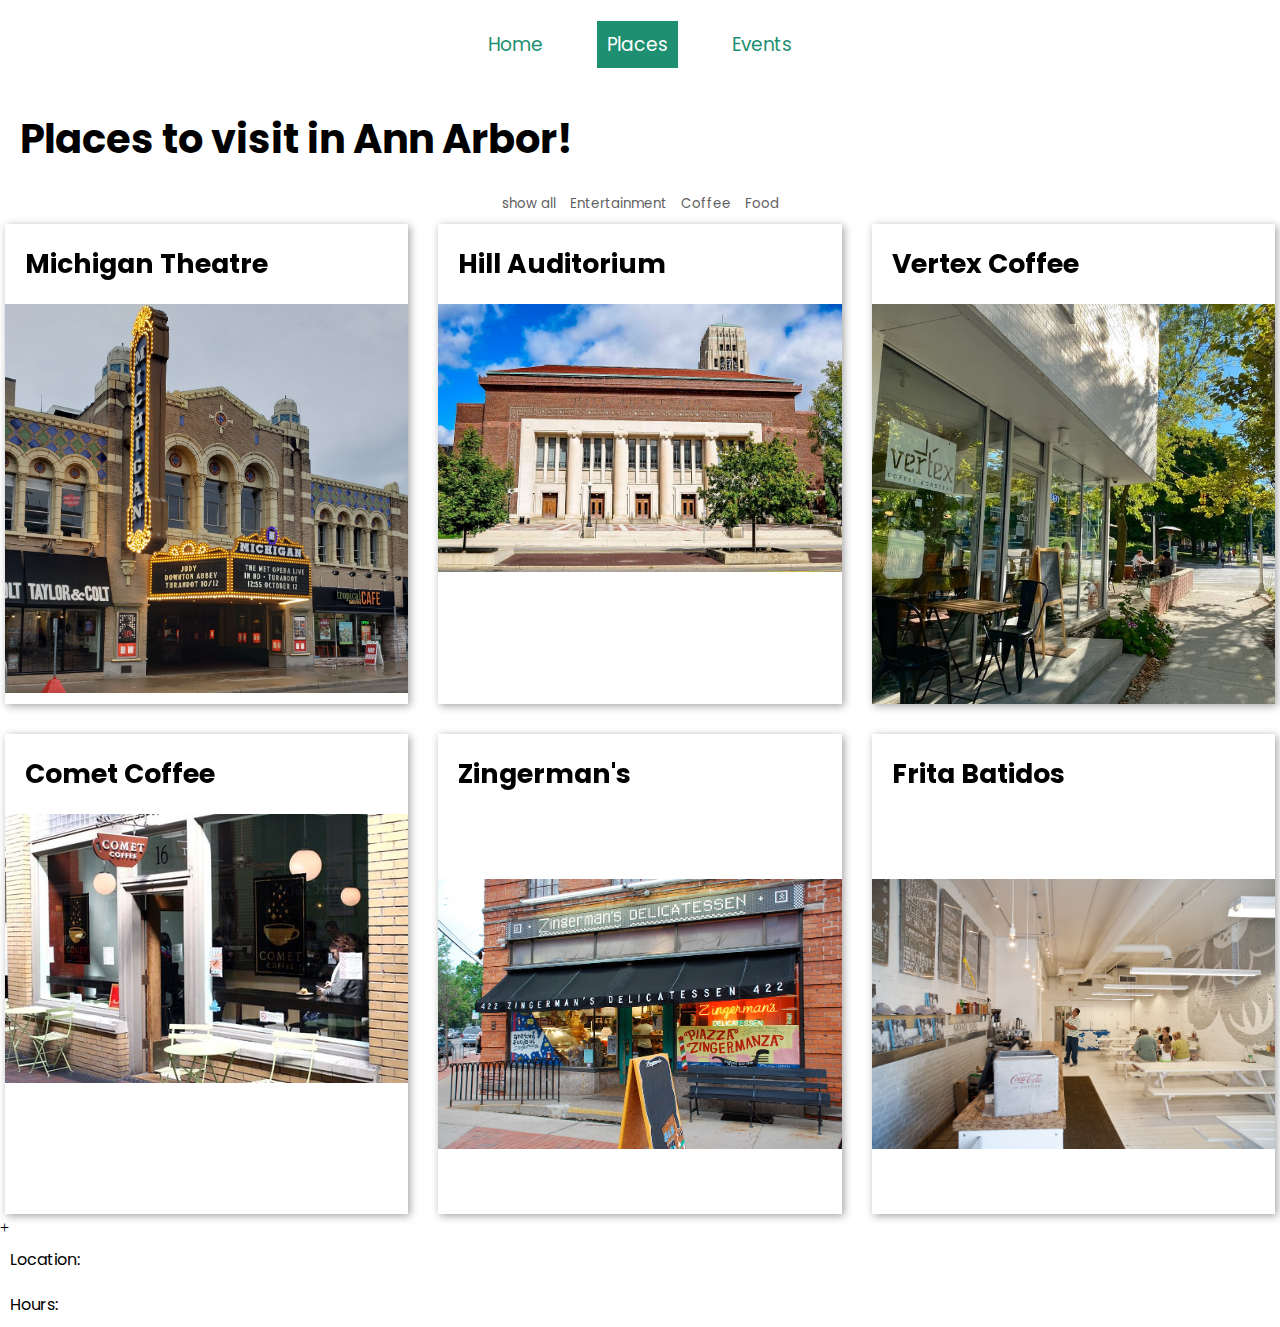
==== places.html @ 1eff1581 "Add files via upload" ====
<!DOCTYPE html>
<html lang="en">
<head>
    <meta charset="UTF-8">
    <meta http-equiv="X-UA-Compatible" content="IE=edge">
    <meta name="viewport" content="width=device-width, initial-scale=1.0">
    
    <link rel="stylesheet" href="css/reset.css">
    <link rel="stylesheet" href="css/style.css">
    <script src="js/java.js"></script>

    <link rel="stylesheet" href="https://fonts.googleapis.com/css?family=Poppins">

    <title>Ann Arbor Website</title>

</head>

<body>
    <header>
        <nav class="home-nav">
          <div class="nav-links">
            <ul>
                <li><a href="index.html">Home</a></li>
                <li class="active"><a href="places.html">Places</a></li>
                <li><a href="events.html">Events</a></li>
            </ul>
          </div>
        </nav>
      </header>

      <h1>Places to visit in Ann Arbor!</h1>

    <main>
        <div id="buttons">
            <button class="button" onclick="filterObjects('all')"> show all </button>
            <button class="button" onclick="filterObjects('entertainment')"> Entertainment</button>
            <button class="button" onclick="filterObjects('coffee')"> Coffee</button>
            <button class="button" onclick="filterObjects('food')"> Food</button>
        </div>

        <!-- <div class="objects">
            <div class="card entertainment">Michigan Theatre</div>
            <div class="card entertainment">Hill Auditorium</div>
            <div class="card coffee">Vertex</div>
            <div class="card coffee">Comet</div>
            <div class="card food">Zingerman's</div>
            <div class="card food">Aventura</div>
        </div> -->

        <div class="places-container">
            <div class="card entertainment">
                <h1 class="places-h1">Michigan Theatre</h1>
                <div class="places-img">
                    <img src="images/michigantheatre.jpeg" alt=###></img>
                </div>
                <div class="overlay">
                    <div class="overlay-text">Hours and Location</div>
                </div>
                <!-- <button id="button">more info</button> -->
                <!-- <p>The Michigan Theatre is home to the films, music, and arts cultures throughout the year. </p> -->
                <!-- <p class="location"> Location: </p>
                <p class="hours"> Hours:</p> -->
            </div>

            <div class="card entertainment">
                <h1 class="places-h1">Hill Auditorium</h1>
                <div class="places-img">
                    <img src="images/hill_auditorium.jpeg" alt=###>
                </div>
                <!-- <p>Hill hill-auditorium is home to the films, music, and arts cultures throughout the year. </p> -->
                <!-- <p class="location"> Location: </p>
                <p class="hours"> Hours:</p> -->
            </div>

            <div class="card coffee">
                <h1 class="places-h1">Vertex Coffee</h1>
                <div class="places-img">
                    <img src="images/vertexcoff.jpeg" alt=###></img>
                </div>
                <!-- <p>The Michigan Theatre is home to the films, music, and arts cultures throughout the year. </p> -->
                <!-- <p class="location"> Location: </p>
                <p class="hours"> Hours:</p> -->
            </div>

            <div class="card coffee">
                <h1 class="places-h1">Comet Coffee</h1>
                <div class="places-img">
                    <img src="images/comet.jpeg" alt=###></img>
                </div>
                <!-- <p>Hill hill-auditorium is home to the films, music, and arts cultures throughout the year. </p> -->
                <!-- <p class="location"> Location: </p>
                <p class="hours"> Hours:</p> -->
            </div>

            <div class="card food">
                <h1 class="places-h1">Zingerman's</h1>
                <div class="places-img">
                    <img class="places-img" src="images/zing.jpeg" alt=###></img>
                </div>
                <!-- <p>The Michigan Theatre is home to the films, music, and arts cultures throughout the year. </p> -->
                <!-- <p class="location"> Location: </p>
                <p class="hours"> Hours:</p> -->
            </div>

            <div class="card food">
                <h1 class="places-h1">Frita Batidos</h1>
                <div class="places-img">
                    <img class="places-img" src="images/frita.jpeg" alt=###></img>
                </div>
                <!-- <p>Hill hill-auditorium is home to the films, music, and arts cultures throughout the year. </p> -->
                <!-- <p class="location"> Location: </p>
                <p class="hours"> Hours:</p> -->
            </div>
            
        </div>

        

        <div class="bg-modal">
            <div class="modal-content">
                <div class="close">+</div>
                <p>Location:</p>
                <p>Hours:</p>
            </div>
        </div>
    
    </main>
</body>
</html>
---- css/style.css ----
.home-nav {
    background-color: white;
    width:100vw;
    /* position: fixed; */
}

.nav-links {
    display: flex;
    justify-content: center;
    padding: 30px;
}

nav li {
    display: inline;
    margin: 20px;
    font-family: "Poppins";
}

nav ul li a{
    text-decoration: none;
    font-size: 14pt;
    color: rgb(30, 143, 113);
    padding: 10px
}

nav ul li a:hover {
    background-color: rgb(30, 143, 113);
    /* border-radius: 30px; */
    color: white;
    transition: 0.5s;
}

.active a {
    background-color: rgb(30, 143, 113);
    color: white;
}

.hero {
    display: float;
    background-image: url('../images/Ann_Arbor_Skyline_2021.jpeg');
    height: 75vh;
    background-position: center;
    background-repeat: no-repeat;
    background-attachment: fixed;
    background-size: cover;
    position: relative;
    text-align: center;
  }

.hero-text {
    display: inline-flex;
    flex-direction: column;
    align-items: center;
    justify-content: center;
    background: rgba(0, 0, 0, 0.3);
    height: 75vh;
    width: 100%
}

.hero-h1 {
    font-size: 40pt;
    color: white;
    font-family: "Poppins";
    line-height: 20px;
}

.hero-h2 {
    font-size: 15pt;
    color: white;
    font-family: "Poppins";
    margin-bottom: 50px;
}

.explore {
    border: none;
    background-color: black;
    color: white;
    margin: 30px;
    padding: 15px;
    filter: drop-shadow(4px 4px 5px rgb(0, 0, 0));
    font-family: "Poppins";
    font-size: 12pt;
}

.explore:hover {
    background-color: white;
    transition: 0.5s;
    color: black;
}

h1 {
    color: black;
    font-family: "Poppins";
    font-weight: bold;
    font-size: 30pt;
    padding: 20px;
}

.places-h1 {
    font-size: 20pt;
}

p {
    padding: 10px;
    font-family: "Poppins"
}

.places-container, .events-container {
    display: grid;
    grid-template-columns: repeat(3, 1fr);
    grid-gap: 20px;
    /* margin: 10px 200px 10px 200px */
}

.june, .july, .august, .september, .october, .november, .december {
    margin: 10px;
    background: white;
    filter: drop-shadow(2px 2px 4px rgb(164, 162, 162))
}


.places-img {
    position: relative;
    height: 400px;
    width: 100%;
    overflow: hidden;
}

.places-img img {
    object-fit: contain;
}

.button {
    background-color: white;
    border: none;
    color: rgb(97, 96, 96);
    padding: 5px;
    font-family: "poppins";
}

#buttons {
    text-align: center;
}

.button:hover {
    text-decoration: underline solid;
    text-underline-offset: 8px;
}

.button.active {
    text-decoration: underline solid;
    text-underline-offset: 8px;
}

.hide {
    display: none;
}

.objects {
    overflow: hidden;
}

.card {
    margin: 5px;
    background: white;
    filter: drop-shadow(2px 2px 4px rgb(164, 162, 162));
    display: none;
}

.show {
    display: block;

}

#overlay {
    background: rgba(0, 0, 0, 0.75);
    opacity: 0;
    z-index: 2;
    transition: opacity 0.25s ease;
    transition: opacity 0.25s ease;
}

.card:hover #overlay {
    opacity: 1;
}

.info {
    font-family: "poppins";
    color: rgba(255, 255, 255, 0.85)
}

.overlay-text {
    color: white;
    font-family: "poppins";
}

.overlay {
    position: absolute;
    top: 0;
    left: 0;
    width: 100%;
    height: 100%;
    background: rgba(0,0,0,0.7);
    opacity: 0;
    display: flex;
    flex-direction: column;
}

.overlay:hover {
    opacity: 1;
    transition: 0.3s
}
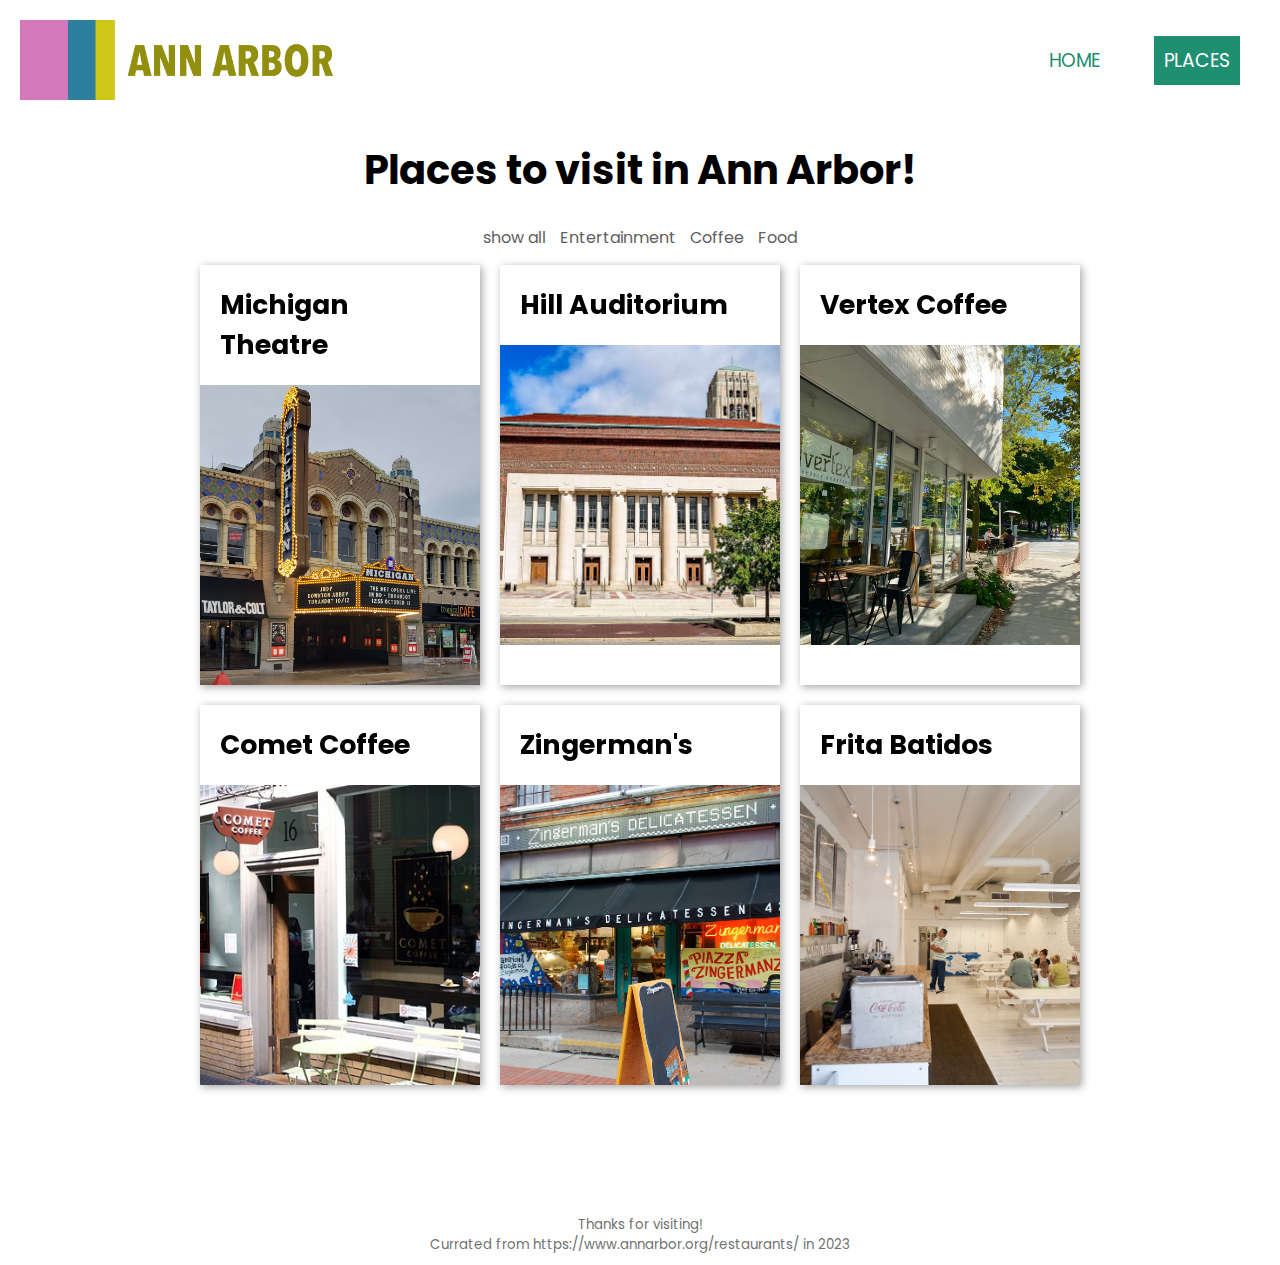
==== commit bd354be9: "Add files via upload" ====
--- a/places.html
+++ b/places.html
@@ -19,16 +19,17 @@
     <header>
         <nav class="home-nav">
           <div class="nav-links">
+            <img class="logo" src="images/A2.png">
             <ul>
-                <li><a href="index.html">Home</a></li>
-                <li class="active"><a href="places.html">Places</a></li>
-                <li><a href="events.html">Events</a></li>
+                <li><a href="index.html">HOME</a></li>
+                <li class="active"><a href="places.html">PLACES</a></li>
+                <!-- <li><a href="events.html">Events</a></li> -->
             </ul>
           </div>
         </nav>
       </header>
 
-      <h1>Places to visit in Ann Arbor!</h1>
+      <h1 class="page-h1">Places to visit in Ann Arbor!</h1>
 
     <main>
         <div id="buttons">
@@ -38,58 +39,53 @@
             <button class="button" onclick="filterObjects('food')"> Food</button>
         </div>
 
-        <!-- <div class="objects">
-            <div class="card entertainment">Michigan Theatre</div>
-            <div class="card entertainment">Hill Auditorium</div>
-            <div class="card coffee">Vertex</div>
-            <div class="card coffee">Comet</div>
-            <div class="card food">Zingerman's</div>
-            <div class="card food">Aventura</div>
+        <!-- <div class="buttons">
+            <button class="button" onclick="filterObjects('all')"> show all </button>
+            <button class="button" onclick="filterObjects('entertainment')"> Entertainment</button>
+            <button class="button" onclick="filterObjects('coffee')"> Coffee</button>
+            <button class="button" onclick="filterObjects('food')"> Food</button>
         </div> -->
+
 
         <div class="places-container">
             <div class="card entertainment">
                 <h1 class="places-h1">Michigan Theatre</h1>
                 <div class="places-img">
-                    <img src="images/michigantheatre.jpeg" alt=###></img>
+                    <img class="places-img" src="images/michigantheatre.jpeg" alt=###></img>
                 </div>
                 <div class="overlay">
-                    <div class="overlay-text">Hours and Location</div>
+                    <div class="overlay-text">603 E Liberty St<br>Open Tuesdays & Thursdays - Sundays</lb></div>
                 </div>
-                <!-- <button id="button">more info</button> -->
-                <!-- <p>The Michigan Theatre is home to the films, music, and arts cultures throughout the year. </p> -->
-                <!-- <p class="location"> Location: </p>
-                <p class="hours"> Hours:</p> -->
             </div>
 
             <div class="card entertainment">
                 <h1 class="places-h1">Hill Auditorium</h1>
                 <div class="places-img">
-                    <img src="images/hill_auditorium.jpeg" alt=###>
+                    <img class="places-img" src="images/hill_auditorium.jpeg" alt=###>
                 </div>
-                <!-- <p>Hill hill-auditorium is home to the films, music, and arts cultures throughout the year. </p> -->
-                <!-- <p class="location"> Location: </p>
-                <p class="hours"> Hours:</p> -->
+                <div class="overlay">
+                    <div class="overlay-text">825 N University Ave<br></div>
+                </div>
             </div>
 
             <div class="card coffee">
                 <h1 class="places-h1">Vertex Coffee</h1>
                 <div class="places-img">
-                    <img src="images/vertexcoff.jpeg" alt=###></img>
+                    <img class="places-img" src="images/vertexcoff.jpeg" alt=###></img>
                 </div>
-                <!-- <p>The Michigan Theatre is home to the films, music, and arts cultures throughout the year. </p> -->
-                <!-- <p class="location"> Location: </p>
-                <p class="hours"> Hours:</p> -->
+                <div class="overlay">
+                    <div class="overlay-text">1335 S University Ave<br>Open<br>Mon-Fri 7a-6pm<br>Weekends 8a-6p</div>
+                </div>
             </div>
 
             <div class="card coffee">
                 <h1 class="places-h1">Comet Coffee</h1>
                 <div class="places-img">
-                    <img src="images/comet.jpeg" alt=###></img>
+                    <img class="places-img" src="images/comet.jpeg" alt=###></img>
                 </div>
-                <!-- <p>Hill hill-auditorium is home to the films, music, and arts cultures throughout the year. </p> -->
-                <!-- <p class="location"> Location: </p>
-                <p class="hours"> Hours:</p> -->
+                <div class="overlay">
+                    <div class="overlay-text">16 Nickels Arcade<br>Open<br>Mon-Fri 7a-6pm<br>Weekends 8a-6p</div>
+                </div>
             </div>
 
             <div class="card food">
@@ -97,9 +93,9 @@
                 <div class="places-img">
                     <img class="places-img" src="images/zing.jpeg" alt=###></img>
                 </div>
-                <!-- <p>The Michigan Theatre is home to the films, music, and arts cultures throughout the year. </p> -->
-                <!-- <p class="location"> Location: </p>
-                <p class="hours"> Hours:</p> -->
+                <div class="overlay">
+                    <div class="overlay-text">422 Detroit St<br>Open<br>Sun-Friday 11AM-7PM</div>
+                </div>
             </div>
 
             <div class="card food">
@@ -107,23 +103,17 @@
                 <div class="places-img">
                     <img class="places-img" src="images/frita.jpeg" alt=###></img>
                 </div>
-                <!-- <p>Hill hill-auditorium is home to the films, music, and arts cultures throughout the year. </p> -->
-                <!-- <p class="location"> Location: </p>
-                <p class="hours"> Hours:</p> -->
-            </div>
-            
-        </div>
-
-        
-
-        <div class="bg-modal">
-            <div class="modal-content">
-                <div class="close">+</div>
-                <p>Location:</p>
-                <p>Hours:</p>
+                <div class="overlay">
+                    <div class="overlay-text">117 W Washington St<br>Open<br>Sun-Thursday 11AM-11PM<br>Fri-Saturday 11AM-12AM</div>
+                </div>
             </div>
         </div>
-    
     </main>
+
+    <footer>
+        <p class="thanks">
+          Thanks for visiting! <br> Currated from https://www.annarbor.org/restaurants/ in 2023</p>
+        <!-- <a href="#mainstuff" class="tops">Back to Top</a> -->
+    </footer>
 </body>
 </html>--- a/css/style.css
+++ b/css/style.css
@@ -6,8 +6,14 @@
 
 .nav-links {
     display: flex;
-    justify-content: center;
-    padding: 30px;
+    justify-content: space-between;
+    align-items: center;
+    padding: 20px;
+}
+
+.logo {
+    height: 80px;
+    width: auto;
 }
 
 nav li {
@@ -20,7 +26,8 @@
     text-decoration: none;
     font-size: 14pt;
     color: rgb(30, 143, 113);
-    padding: 10px
+    padding: 10px;
+    display: inline-block;
 }
 
 nav ul li a:hover {
@@ -52,7 +59,7 @@
     flex-direction: column;
     align-items: center;
     justify-content: center;
-    background: rgba(0, 0, 0, 0.3);
+    background: rgba(0, 0, 0, 0.6);
     height: 75vh;
     width: 100%
 }
@@ -73,13 +80,14 @@
 
 .explore {
     border: none;
-    background-color: black;
+    background-color: transparent;
+    border: solid white 2px;
     color: white;
     margin: 30px;
     padding: 15px;
     filter: drop-shadow(4px 4px 5px rgb(0, 0, 0));
     font-family: "Poppins";
-    font-size: 12pt;
+    font-size: 14pt;
 }
 
 .explore:hover {
@@ -109,7 +117,8 @@
     display: grid;
     grid-template-columns: repeat(3, 1fr);
     grid-gap: 20px;
-    /* margin: 10px 200px 10px 200px */
+    margin: 10px 200px 10px 200px;
+    padding-bottom: 100px
 }
 
 .june, .july, .august, .september, .october, .november, .december {
@@ -120,14 +129,13 @@
 
 
 .places-img {
-    position: relative;
-    height: 400px;
+    height: 300px;
     width: 100%;
     overflow: hidden;
 }
 
-.places-img img {
-    object-fit: contain;
+.places-img > img {
+    object-fit: cover;
 }
 
 .button {
@@ -135,7 +143,8 @@
     border: none;
     color: rgb(97, 96, 96);
     padding: 5px;
-    font-family: "poppins";
+    font-family: "poppins", "sans serif";
+    font-size: 12pt
 }
 
 #buttons {
@@ -161,7 +170,6 @@
 }
 
 .card {
-    margin: 5px;
     background: white;
     filter: drop-shadow(2px 2px 4px rgb(164, 162, 162));
     display: none;
@@ -204,9 +212,38 @@
     opacity: 0;
     display: flex;
     flex-direction: column;
+    align-items: center;
+    justify-content: center;
+    text-align: center;
 }
 
 .overlay:hover {
     opacity: 1;
     transition: 0.3s
 }
+
+/* Class for JS */
+.card .img-expand {
+    width: 25em;
+    margin: 1em;
+    }
+
+.card .img-shrink {
+    width: 0em;
+    margin: -1em;
+}
+
+.page-h1 {
+    text-align: center;
+}
+
+.thanks {
+    display: flex;
+    flex-direction:column;
+    font-size: 10pt;
+    color: rgb(113, 113, 113);
+    text-align: center;
+    justify-content: center;
+    align-items: center;
+    padding-top: 20px
+}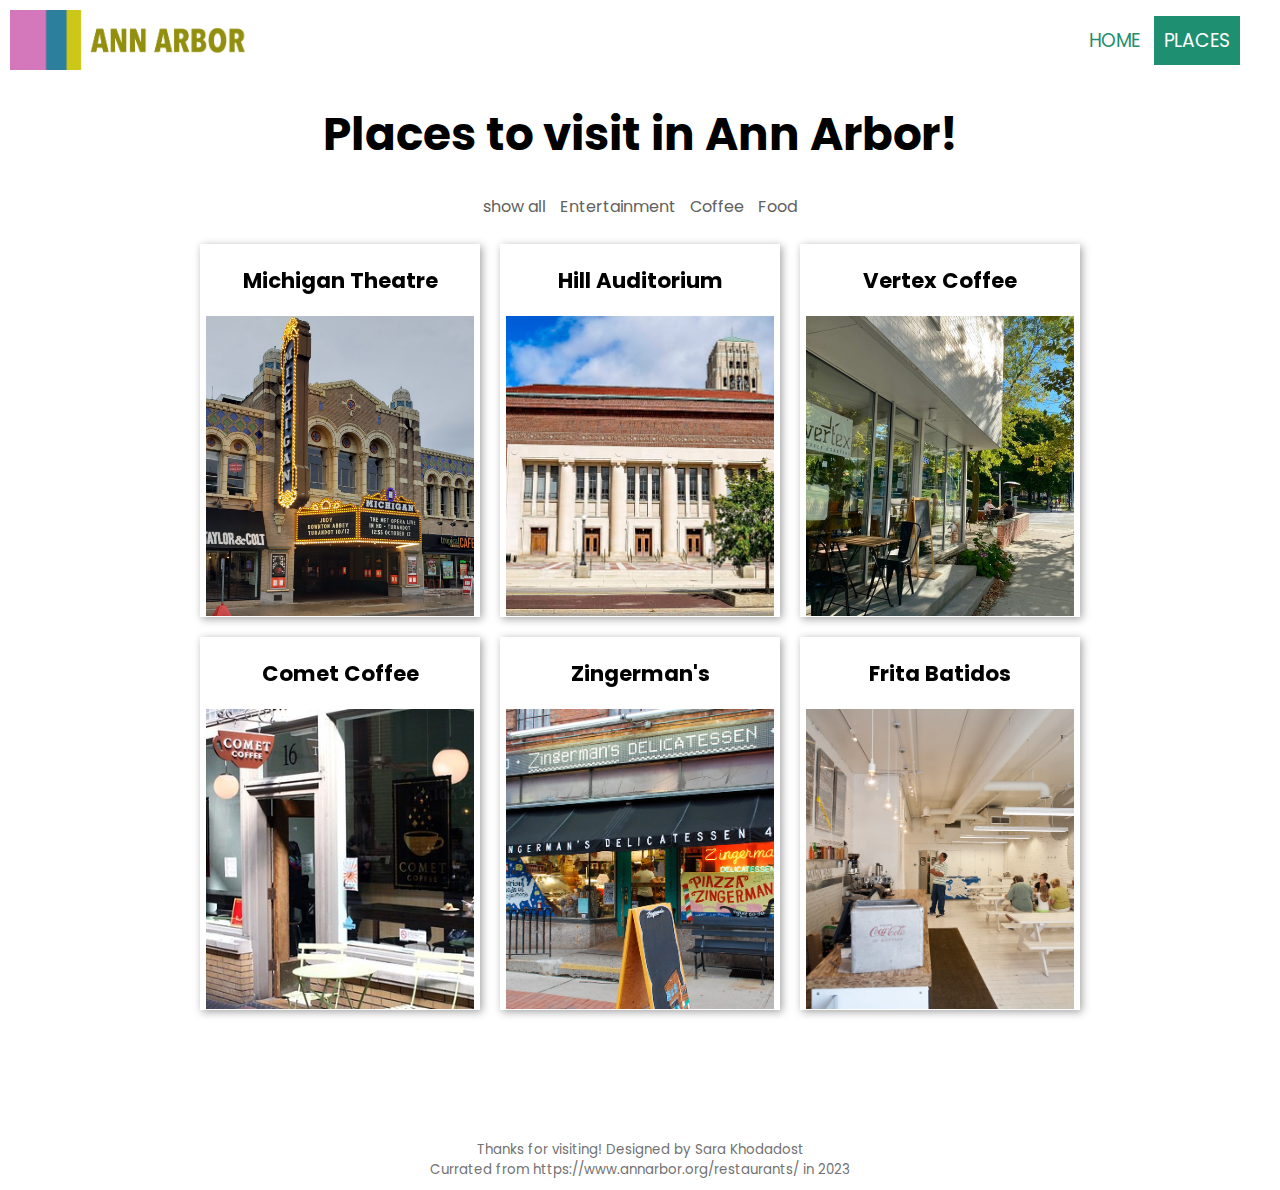
==== commit 9b459508: "Add files via upload" ====
--- a/places.html
+++ b/places.html
@@ -7,7 +7,6 @@
     
     <link rel="stylesheet" href="css/reset.css">
     <link rel="stylesheet" href="css/style.css">
-    <script src="js/java.js"></script>
 
     <link rel="stylesheet" href="https://fonts.googleapis.com/css?family=Poppins">
 
@@ -17,103 +16,158 @@
 
 <body>
     <header>
-        <nav class="home-nav">
+        <nav class="places-nav">
           <div class="nav-links">
             <img class="logo" src="images/A2.png">
             <ul>
                 <li><a href="index.html">HOME</a></li>
                 <li class="active"><a href="places.html">PLACES</a></li>
-                <!-- <li><a href="events.html">Events</a></li> -->
             </ul>
           </div>
         </nav>
       </header>
 
-      <h1 class="page-h1">Places to visit in Ann Arbor!</h1>
+    <main>
+        <h1 class="plage-h1">Places to visit in Ann Arbor!</h1>
 
-    <main>
-        <div id="buttons">
+        <div class="buttons">
             <button class="button" onclick="filterObjects('all')"> show all </button>
             <button class="button" onclick="filterObjects('entertainment')"> Entertainment</button>
             <button class="button" onclick="filterObjects('coffee')"> Coffee</button>
             <button class="button" onclick="filterObjects('food')"> Food</button>
         </div>
 
-        <!-- <div class="buttons">
-            <button class="button" onclick="filterObjects('all')"> show all </button>
-            <button class="button" onclick="filterObjects('entertainment')"> Entertainment</button>
-            <button class="button" onclick="filterObjects('coffee')"> Coffee</button>
-            <button class="button" onclick="filterObjects('food')"> Food</button>
-        </div> -->
+        <div class="places-container">
+            <button class="card entertainment" onclick="openPop1()">
+                <div>
+                    <h1 class="places-h1">Michigan Theatre</h1>
+                    <div class="places-img">
+                        <img class="places-img" src="images/michigantheatre.jpeg" alt=###></img>
+                    </div>
+                </div>
+            </button>
 
+            <button class="card entertainment" onclick="openPop2()">
+                <div>
+                    <h1 class="places-h1">Hill Auditorium</h1>
+                    <div class="places-img">
+                        <img class="places-img" src="images/hill_auditorium.jpeg" alt=###>
+                    </div>
+                </div>
+            </button>
 
-        <div class="places-container">
-            <div class="card entertainment">
-                <h1 class="places-h1">Michigan Theatre</h1>
-                <div class="places-img">
-                    <img class="places-img" src="images/michigantheatre.jpeg" alt=###></img>
+            <button class="card coffee" onclick="openPop3()">
+                <div>
+                    <h1 class="places-h1">Vertex Coffee</h1>
+                    <div class="places-img">
+                        <img class="places-img" src="images/vertexcoff.jpeg" alt=###></img>
+                    </div>
                 </div>
-                <div class="overlay">
-                    <div class="overlay-text">603 E Liberty St<br>Open Tuesdays & Thursdays - Sundays</lb></div>
+            </button>
+
+            <button class="card coffee" onclick="openPop4()">
+                <div>
+                    <h1 class="places-h1">Comet Coffee</h1>
+                    <div class="places-img">
+                        <img class="places-img" src="images/comet.jpeg" alt=###></img>
+                    </div>
                 </div>
+            </button>
+
+            <button class="card food" onclick="openPop5()">
+                <div>
+                    <h1 class="places-h1">Zingerman's</h1>
+                    <div class="places-img">
+                        <img class="places-img" src="images/zing.jpeg" alt=###></img>
+                    </div>
+                </div>
+            </button>
+
+            <button class="card food" onclick="openPop6()">
+                <div>
+                    <h1 class="places-h1">Frita Batidos</h1>
+                    <div class="places-img">
+                        <img class="places-img" src="images/frita.jpeg" alt=###></img>
+                    </div>
+                </div>
+            </button>
+        </div>
+
+        <div id="a1" class="pop-content">
+            <div id="modal" class="modal-anim">
+                <button id="close-btn" class="close" onclick="closePop1()">close</button>
             </div>
-
-            <div class="card entertainment">
-                <h1 class="places-h1">Hill Auditorium</h1>
-                <div class="places-img">
-                    <img class="places-img" src="images/hill_auditorium.jpeg" alt=###>
-                </div>
-                <div class="overlay">
-                    <div class="overlay-text">825 N University Ave<br></div>
-                </div>
-            </div>
-
-            <div class="card coffee">
-                <h1 class="places-h1">Vertex Coffee</h1>
-                <div class="places-img">
-                    <img class="places-img" src="images/vertexcoff.jpeg" alt=###></img>
-                </div>
-                <div class="overlay">
-                    <div class="overlay-text">1335 S University Ave<br>Open<br>Mon-Fri 7a-6pm<br>Weekends 8a-6p</div>
-                </div>
-            </div>
-
-            <div class="card coffee">
-                <h1 class="places-h1">Comet Coffee</h1>
-                <div class="places-img">
-                    <img class="places-img" src="images/comet.jpeg" alt=###></img>
-                </div>
-                <div class="overlay">
-                    <div class="overlay-text">16 Nickels Arcade<br>Open<br>Mon-Fri 7a-6pm<br>Weekends 8a-6p</div>
-                </div>
-            </div>
-
-            <div class="card food">
-                <h1 class="places-h1">Zingerman's</h1>
-                <div class="places-img">
-                    <img class="places-img" src="images/zing.jpeg" alt=###></img>
-                </div>
-                <div class="overlay">
-                    <div class="overlay-text">422 Detroit St<br>Open<br>Sun-Friday 11AM-7PM</div>
-                </div>
-            </div>
-
-            <div class="card food">
-                <h1 class="places-h1">Frita Batidos</h1>
-                <div class="places-img">
-                    <img class="places-img" src="images/frita.jpeg" alt=###></img>
-                </div>
-                <div class="overlay">
-                    <div class="overlay-text">117 W Washington St<br>Open<br>Sun-Thursday 11AM-11PM<br>Fri-Saturday 11AM-12AM</div>
-                </div>
+            <div class="map">
+                <h3>Michigan Theatre</h1>
+                    <p> Open Mon-Saturdays <br> The Michigan Theatre presents movies, </p>
+                <iframe src="https://www.google.com/maps/embed?pb=!1m18!1m12!1m3!1d2951.9526951852404!2d-83.74432942431154!3d42.279533140185904!2m3!1f0!2f0!3f0!3m2!1i1024!2i768!4f13.1!3m3!1m2!1s0x883cae3f70f536bd%3A0x5fceaacaf34695ed!2sMichigan%20Theater!5e0!3m2!1sen!2sus!4v1681653161161!5m2!1sen!2sus" width="100%" height="100%" margin="10px" style="border:0;" allowfullscreen="" loading="lazy" referrerpolicy="no-referrer-when-downgrade"></iframe>
             </div>
         </div>
+
+        <div id="a2" class="pop-content">
+            <div id="modal" class="modal-anim">
+                <button id="close-btn" class="close" onclick="closePop2()">close</button>
+            </div>
+            <div class="map">
+                <h3>Hill Auditorium</h1>
+                    <p> Open Mon-Saturdays. <br> Home to spectacular music and shows, Hill Auditorium celebrates the arts in every way! </p>
+                <iframe src="https://www.google.com/maps/embed?pb=!1m18!1m12!1m3!1d2951.9705298304057!2d-83.74165838875176!3d42.27915244008982!2m3!1f0!2f0!3f0!3m2!1i1024!2i768!4f13.1!3m3!1m2!1s0x883cae412214c3bf%3A0x825ff43112bad153!2sHill%20Auditorium!5e0!3m2!1sen!2sus!4v1681679081187!5m2!1sen!2sus" width="600" height="450" style="border:0;" allowfullscreen="" loading="lazy" referrerpolicy="no-referrer-when-downgrade"></iframe>
+            </div>
+        </div>
+
+        <div id="a3" class="pop-content">
+            <div id="modal" class="modal-anim">
+                <button id="close-btn" class="close" onclick="closePop3()">close</button>
+            </div>
+            <div class="map">
+                <h3>Vertext Coffee</h1>
+                    <p> Open MON-FRI 7:30am-6pm & Weekends 8am-6pm.<br>Found at the intersection of Washtenaw Ave and South University Ave, this urban coffee shop offers delicious and unique coffee and baked goods! </p>
+                <iframe src="https://www.google.com/maps/embed?pb=!1m18!1m12!1m3!1d2952.157652173836!2d-83.73438548875203!3d42.27515794034175!2m3!1f0!2f0!3f0!3m2!1i1024!2i768!4f13.1!3m3!1m2!1s0x883cafc679fb5e65%3A0xd02127287fe9b43b!2sVertex%20Coffee%20Roasters!5e0!3m2!1sen!2sus!4v1681679133121!5m2!1sen!2sus" width="600" height="450" style="border:0;" allowfullscreen="" loading="lazy" referrerpolicy="no-referrer-when-downgrade"></iframe>
+            </div>
+        </div>
+
+        <div id="a4" class="pop-content">
+            <div id="modal" class="modal-anim">
+                <button id="close-btn" class="close" onclick="closePop4()">close</button>
+            </div>
+            <div class="map">
+                <h3>Comet Coffee</h1>
+                    <p> Open MON-FRI 7:30am-6:30pm & Weekends 8:30am-6:40pm. <br>Tucked away in Nickel's Arcade, Comet Coffee offers a quaint and cozy coffee experience!</p>
+                <iframe src="https://www.google.com/maps/embed?pb=!1m18!1m12!1m3!1d2952.005870795719!2d-83.74388258875183!3d42.278398040137375!2m3!1f0!2f0!3f0!3m2!1i1024!2i768!4f13.1!3m3!1m2!1s0x883cae3f5c132b09%3A0xfbdbd24f5c10e847!2sComet%20Coffee!5e0!3m2!1sen!2sus!4v1681679546322!5m2!1sen!2sus" width="600" height="450" style="border:0;" allowfullscreen="" loading="lazy" referrerpolicy="no-referrer-when-downgrade"></iframe>
+            </div>
+        </div>
+
+        <div id="a5" class="pop-content">
+            <div id="modal" class="modal-anim">
+                <button id="close-btn" class="close" onclick="closePop5()">close</button>
+            </div>
+            <div class="map">
+                <h3>Zingerman's</h1>
+                    <p> Open SUN-FRI 11am-7pm & SAT 10am-7pm. <br> Home to delicious breads and pastries, Zingerman's is located in the heart of Kerry Town. Always a buzz, this famous food stop is unique and local to the Ann Arbor area. </p>
+                <iframe src="https://www.google.com/maps/embed?pb=!1m18!1m12!1m3!1d1174.0975012640968!2d-83.74606569048012!3d42.28465901094736!2m3!1f0!2f0!3f0!3m2!1i1024!2i768!4f13.1!3m3!1m2!1s0x883cae15b5e5762d%3A0x501e005b87064778!2sZingerman&#39;s%20Delicatessen!5e0!3m2!1sen!2sus!4v1681679706557!5m2!1sen!2sus" width="600" height="450" style="border:0;" allowfullscreen="" loading="lazy" referrerpolicy="no-referrer-when-downgrade"></iframe>
+            </div>
+        </div>
+
+        <div id="a6" class="pop-content">
+            <div id="modal" class="modal-anim">
+                <button id="close-btn" class="close" onclick="closePop6()">close</button>
+            </div>
+            <div class="map">
+                <h3>Frita Batidos</h1>
+                    <p> Open SUN-THURS 11am-11pm & FRI-SAT 11am-12am. <br> Inspired by Cuabn culture, the FRITA is a burger traditionally made with chorizo and served with shoestring fries atop a soft egg bun, and BATIDOS are tropical milkshakes that come spiked or unspiked!</p>
+                <iframe src="https://www.google.com/maps/embed?pb=!1m18!1m12!1m3!1d646.9141399206899!2d-83.74991280835371!3d42.280560078707474!2m3!1f0!2f0!3f0!3m2!1i1024!2i768!4f13.1!3m3!1m2!1s0x883cae3d019eccc7%3A0x85b7997a0eade98d!2sFrita%20Batidos%20Ann%20Arbor!5e0!3m2!1sen!2sus!4v1681679774735!5m2!1sen!2sus" width="600" height="450" style="border:0;" allowfullscreen="" loading="lazy" referrerpolicy="no-referrer-when-downgrade"></iframe>
+            </div>
+        </div>
+
+    </div>
+
     </main>
 
     <footer>
         <p class="thanks">
-          Thanks for visiting! <br> Currated from https://www.annarbor.org/restaurants/ in 2023</p>
-        <!-- <a href="#mainstuff" class="tops">Back to Top</a> -->
+          Thanks for visiting! Designed by Sara Khodadost  <br> Currated from https://www.annarbor.org/restaurants/ in 2023</p>
     </footer>
 </body>
-</html>+<script src="js/java.js"></script>
+<script src="js/java-pop.js"></script>
+</html> --- a/css/style.css
+++ b/css/style.css
@@ -1,24 +1,31 @@
 .home-nav {
+    width:100vw;
+    position: fixed;
+    z-index: 1
+}
+
+.places-nav {
     background-color: white;
     width:100vw;
-    /* position: fixed; */
+    position: fixed;
+    z-index: 1
 }
 
 .nav-links {
     display: flex;
     justify-content: space-between;
     align-items: center;
-    padding: 20px;
+    padding: 10px 40px 10px 10px;
 }
 
 .logo {
-    height: 80px;
+    height: 60px;
     width: auto;
 }
 
 nav li {
     display: inline;
-    margin: 20px;
+    margin: 0px;
     font-family: "Poppins";
 }
 
@@ -43,9 +50,10 @@
 }
 
 .hero {
-    display: float;
+    /* display: float; */
     background-image: url('../images/Ann_Arbor_Skyline_2021.jpeg');
-    height: 75vh;
+    width: 100vw;
+    height: 80vh;
     background-position: center;
     background-repeat: no-repeat;
     background-attachment: fixed;
@@ -59,35 +67,65 @@
     flex-direction: column;
     align-items: center;
     justify-content: center;
-    background: rgba(0, 0, 0, 0.6);
-    height: 75vh;
-    width: 100%
-}
-
-.hero-h1 {
+    background: linear-gradient(0deg, transparent, rgba(0, 0, 0, 0.9));
+    height: 40vh;
+    width: 100%;
+    padding-top: 100px
+}
+
+
+.hero-h1 span{
+    display: inline-block;
     font-size: 40pt;
     color: white;
     font-family: "Poppins";
     line-height: 20px;
-}
+    animation: animate 4s ease-in-out infinite;
+    animation-delay: calc(0.1s * var(--i));
+}
+
+@keyframes animate
+{
+    0%
+    {
+        transform: translateY(0px);
+    }
+    20%
+    {
+        transform: translateY(-20px);
+    }
+    40%,100%
+    {
+        transform: translateY(0px);
+    }
+}
+
+@keyframes reveal {
+    0% {
+      transform: translate(0,100%);
+    }
+    100% {
+      transform: translate(0,0);
+    }
+  }
 
 .hero-h2 {
-    font-size: 15pt;
-    color: white;
-    font-family: "Poppins";
-    margin-bottom: 50px;
+    font-size: 11pt;
+    color: white;
+    font-family: "Poppins";
+    margin: 0px 100px 50px 100px;
 }
 
 .explore {
     border: none;
-    background-color: transparent;
-    border: solid white 2px;
-    color: white;
-    margin: 30px;
-    padding: 15px;
+    background-color:rgb(19, 19, 19);
+    /* border: solid white 2px; */
+    color: white;
+    /* margin: 30px; */
+    padding: 10px;
     filter: drop-shadow(4px 4px 5px rgb(0, 0, 0));
     font-family: "Poppins";
-    font-size: 14pt;
+    font-size: 12pt;
 }
 
 .explore:hover {
@@ -105,7 +143,7 @@
 }
 
 .places-h1 {
-    font-size: 20pt;
+    font-size: 16pt
 }
 
 p {
@@ -113,12 +151,16 @@
     font-family: "Poppins"
 }
 
-.places-container, .events-container {
+.places-container {
     display: grid;
     grid-template-columns: repeat(3, 1fr);
     grid-gap: 20px;
-    margin: 10px 200px 10px 200px;
+    margin: 20px 200px 10px 200px;
     padding-bottom: 100px
+}
+
+.buttons {
+    text-align:  center;
 }
 
 .june, .july, .august, .september, .october, .november, .december {
@@ -134,8 +176,32 @@
     overflow: hidden;
 }
 
+.places-img::after {
+    content: '';
+    position: absolute;
+    left: 0;
+    top: 0;
+    width: 100%;
+    height: 100%;
+    opacity: 0;
+    transition: 0.5s ease all;
+}
+
 .places-img > img {
     object-fit: cover;
+}
+
+.places-img:hover img {
+    transform: scale(1.1);
+    transition: 0.3s;
+}
+
+.places-img:hover::after {
+    opacity: 0.2;
+}
+
+.show {
+    display: block;
 }
 
 .button {
@@ -144,7 +210,8 @@
     color: rgb(97, 96, 96);
     padding: 5px;
     font-family: "poppins", "sans serif";
-    font-size: 12pt
+    font-size: 12pt;
+    /* margin-top: 10%; */
 }
 
 #buttons {
@@ -170,6 +237,7 @@
 }
 
 .card {
+    border: none;
     background: white;
     filter: drop-shadow(2px 2px 4px rgb(164, 162, 162));
     display: none;
@@ -177,65 +245,236 @@
 
 .show {
     display: block;
-
-}
-
-#overlay {
-    background: rgba(0, 0, 0, 0.75);
-    opacity: 0;
-    z-index: 2;
-    transition: opacity 0.25s ease;
-    transition: opacity 0.25s ease;
-}
-
-.card:hover #overlay {
-    opacity: 1;
-}
-
-.info {
-    font-family: "poppins";
-    color: rgba(255, 255, 255, 0.85)
-}
-
-.overlay-text {
-    color: white;
-    font-family: "poppins";
-}
-
-.overlay {
+}
+
+.plage-h1 {
+    font-size: 34pt;
+    text-align: center;
+    padding-top: 100px
+}
+
+
+/*<------------------original pop up with modal------------->*/
+
+#link-pop {
+    text-decoration: none;
+}
+
+#a1, #a2, #a3, #a4, #a5, #a6 {
+    display: none;
+    position: fixed;
+    top: 0;
+    bottom: 0;
+    left: 0;
+    right: 0;
+    z-index: 1;
+    background-color: rgba(0, 0, 0, 0.146);
+    overflow-y: scroll;
+    max-width: 600px;
+    height: 600px;
+    margin: auto;
+    background-color: white;
+    /* justify-content: right;
+    align-content: right; */
+    animation: fadein 0.4s;
+    filter: drop-shadow(2px 2px 4px rgb(0, 0, 0));
+}
+
+
+
+/* #modal {
+    display: flex;
+    max-width: 600px;
+    height: 600px;
+    margin: auto;
+    background-color: white;
     position: absolute;
     top: 0;
+    bottom: 0;
     left: 0;
-    width: 100%;
-    height: 100%;
-    background: rgba(0,0,0,0.7);
-    opacity: 0;
+    right: 0;
+    justify-content: right;
+    align-content: right;
+    filter: drop-shadow(2px 2px 5px rgb(0, 0, 0));
+} */
+
+.map {
     display: flex;
+    height: 550px;
     flex-direction: column;
+}
+
+.map-h1 {
+    text-align: center;
+}
+
+h3 {
+    font-family: "poppins";
+    font-size: 20pt;
+    padding-left: 20px;
+}
+
+#close-btn {
+    background-color: black;
+    color: white;
+    border: none;
+    padding: 10px;
+    height: 40px
+}
+
+#close-btn:hover {
+    background-color: rgb(74, 188, 93);
+}
+
+.modal-anim {
+    display: flex;
+    justify-content: right;
+}
+
+@keyframes fadein {
+    from {
+        opacity: 0;
+        scale: 0.6;
+    }
+    to {
+        opacity: 1;
+        scale: 1;
+    }
+}
+
+
+
+/*---------------------------------*/
+.counters {
+    display: grid;
+    grid-template-columns: repeat(3, 1fr);
+    text-align: center;
+    /* color: white; */
+}
+
+.counter-img {
+    height: 100px;
+}
+
+.count1 {
+    display: flexbox;
+    color: orange;
+    margin: 20px;
+    height: 40vh;
+    justify-content: center;
     align-items: center;
-    justify-content: center;
-    text-align: center;
-}
-
-.overlay:hover {
-    opacity: 1;
-    transition: 0.3s
-}
-
-/* Class for JS */
-.card .img-expand {
-    width: 25em;
-    margin: 1em;
-    }
-
-.card .img-shrink {
-    width: 0em;
-    margin: -1em;
-}
-
-.page-h1 {
-    text-align: center;
-}
+}
+
+.count2 {
+    color: rgb(219, 118, 174); 
+    margin: 20px
+}
+
+.count3 {
+    color: rgb(9, 93, 94);
+    margin: 20px
+}
+
+.p-counter {
+    font-size: 20pt
+}
+/*---------------------------------*/
+@property --1 {
+  syntax: "<integer>";
+  initial-value: 0;
+  inherits: false;
+}
+.restaurants {
+  animation: counter1 6s alternate ease-in-out;
+  animation-delay: 2s;
+  animation-fill-mode: forwards;
+  counter-reset: num var(--1);
+  font: 800 40px systme-ui;
+  font-size: 50pt;
+  font-family: "Poppins";
+  /* color: white; */
+  /* padding: 2rem; */
+  /* padding-top: 60px; */
+}
+
+.restaurants::after {
+  content: counter(num);
+}
+
+@keyframes counter1 {
+  from {
+    --1: 0;
+  }
+  to {
+    --1: 400;
+  }
+}
+/*---------------------------*/
+
+/*---------------------------------*/
+@property --2 {
+    syntax: "<integer>";
+    initial-value: 0;
+    inherits: false;
+  }
+  .population {
+    animation: counter2 8s alternate ease-in-out;
+    animation-delay: 2s;
+    animation-fill-mode: forwards;
+    counter-reset: num var(--2);
+    font: 800 40px system-ui;
+    font-family: "Poppins";
+    /* color: white; */
+    font-size: 50pt;
+    /* padding-top: 60px; */
+    /* padding: 2rem; */
+  }
+  
+  .population::after {
+    content: counter(num);
+  }
+  
+  @keyframes counter2 {
+    from {
+      --2: 0;
+    }
+    to {
+      --2: 121536;
+    }
+  }
+  /*---------------------------*/
+
+  @property --3 {
+    syntax: "<integer>";
+    initial-value: 0;
+    inherits: false;
+  }
+  .age {
+    animation: counter3 4s alternate ease-in-out;
+    animation-delay: 2s;
+    animation-fill-mode: forwards;
+    counter-reset: num var(--3);
+    font: 800 40px system-ui;
+    font-family: "Poppins";
+    /* padding: 2rem; */
+    /* color: white;
+    padding-top: 60px; */
+    font-size: 50pt;
+  }
+  
+  .age::after {
+    content: counter(num);
+  }
+  
+  @keyframes counter3 {
+    from {
+      --3: 0;
+    }
+    to {
+      --3: 199;
+    }
+  }
+  /*---------------------------*/
 
 .thanks {
     display: flex;
